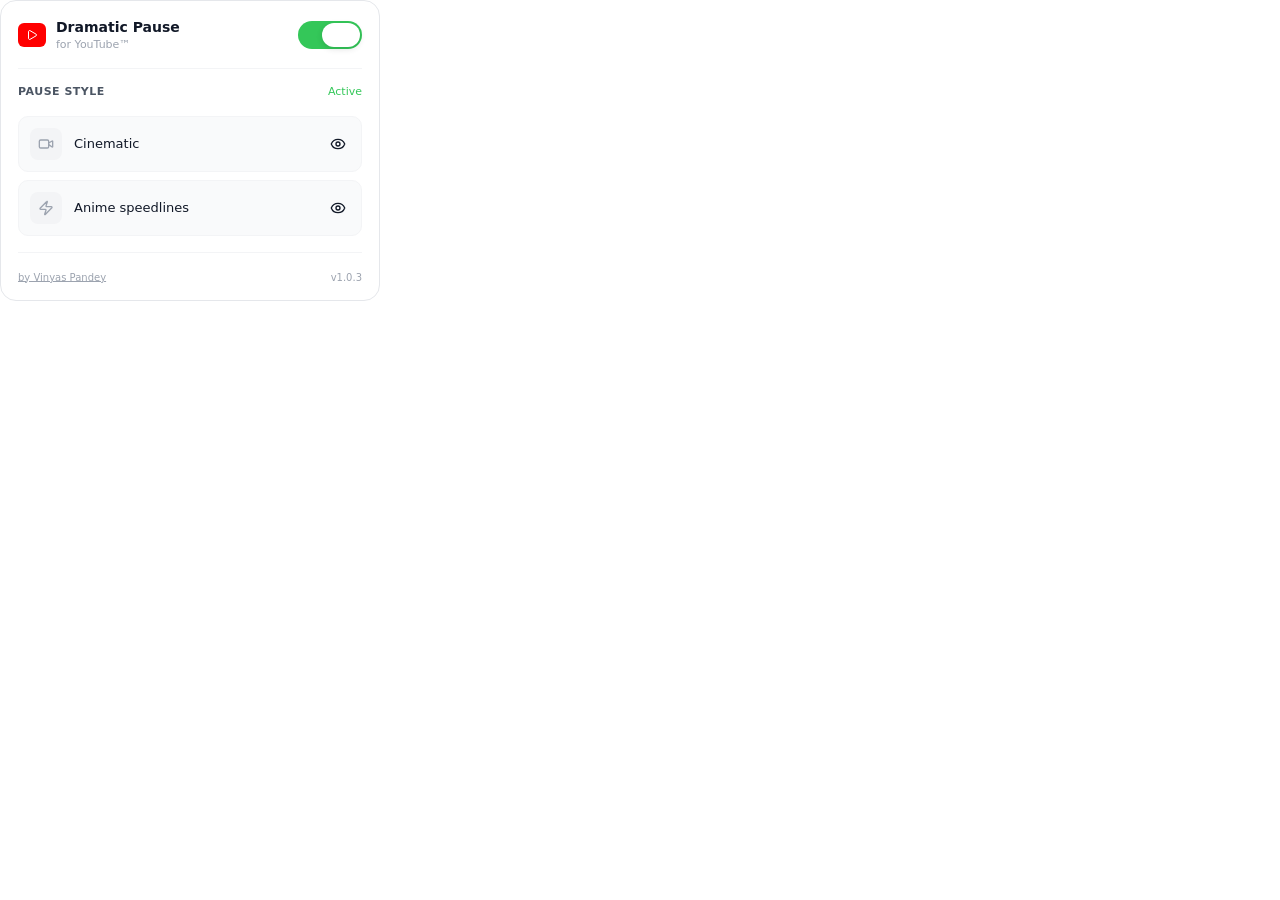
==== popup.html @ d38ad702 "Add files via upload" ====
<!doctype html>
<html lang="en">
<head>
<meta charset="utf-8">
<title>Dramatic Pause for YouTube</title>
<link rel="stylesheet" href="popup.css">
</head>
<body>
<main class="root" id="root" data-paint="box">
  <header class="head">
    <div class="brand">
      <span class="badge" data-paint="box">
        <svg data-paint="icon" xmlns="http://www.w3.org/2000/svg" width="12" height="12" viewBox="0 0 24 24" fill="none" stroke="#ffffff" stroke-width="2" stroke-linecap="round" stroke-linejoin="round" aria-hidden="true"><path d="M5 5a2 2 0 0 1 3.008-1.728l11.997 6.998a2 2 0 0 1 .003 3.458l-12 7A2 2 0 0 1 5 19z"/></svg>
      </span>
      <div class="titles">
        <p class="title" id="title" data-paint="text">Dramatic Pause</p>
        <p class="subtitle" data-paint="text">for YouTube™</p>
      </div>
    </div>
    <button type="button" role="switch" id="enabled" class="switch" aria-checked="true" aria-labelledby="title" data-paint="box"><span class="knob" data-paint="box"></span></button>
  </header>

  <div class="line" data-paint="box"></div>

  <div class="section" id="section">
    <div class="label">
      <p class="label-title" data-paint="text">Pause Style</p>
      <p class="label-state" id="state" data-paint="text">Active</p>
    </div>
    <div class="styles" id="presets" role="radiogroup" aria-label="Pause Style">
      <div class="row" data-paint="box">
        <button type="button" role="radio" class="select" data-preset="cinematic" aria-checked="false">
          <span class="visual" data-paint="box">
            <svg data-paint="icon" xmlns="http://www.w3.org/2000/svg" width="16" height="16" viewBox="0 0 24 24" fill="none" stroke="currentColor" stroke-width="2" stroke-linecap="round" stroke-linejoin="round" aria-hidden="true"><path d="m16 13 5.223 3.482a.5.5 0 0 0 .777-.416V7.87a.5.5 0 0 0-.752-.432L16 10.5"/><rect x="2" y="6" width="14" height="12" rx="2"/></svg>
          </span>
          <span class="name" data-paint="text">Cinematic</span>
        </button>
        <button type="button" class="preview" data-preview="cinematic" aria-label="Preview Cinematic">
          <svg data-paint="icon" xmlns="http://www.w3.org/2000/svg" width="16" height="16" viewBox="0 0 24 24" fill="none" stroke="currentColor" stroke-width="2" stroke-linecap="round" stroke-linejoin="round" aria-hidden="true"><path d="M2.062 12.348a1 1 0 0 1 0-.696 10.75 10.75 0 0 1 19.876 0 1 1 0 0 1 0 .696 10.75 10.75 0 0 1-19.876 0"/><circle cx="12" cy="12" r="3"/></svg>
        </button>
      </div>
      <div class="row" data-paint="box">
        <button type="button" role="radio" class="select" data-preset="anime" aria-checked="false">
          <span class="visual" data-paint="box">
            <svg data-paint="icon" xmlns="http://www.w3.org/2000/svg" width="16" height="16" viewBox="0 0 24 24" fill="none" stroke="currentColor" stroke-width="2" stroke-linecap="round" stroke-linejoin="round" aria-hidden="true"><path d="M4 14a1 1 0 0 1-.78-1.63l9.9-10.2a.5.5 0 0 1 .86.46l-1.92 6.02A1 1 0 0 0 13 10h7a1 1 0 0 1 .78 1.63l-9.9 10.2a.5.5 0 0 1-.86-.46l1.92-6.02A1 1 0 0 0 11 14z"/></svg>
          </span>
          <span class="name" data-paint="text">Anime speedlines</span>
        </button>
        <button type="button" class="preview" data-preview="anime" aria-label="Preview Anime speedlines">
          <svg data-paint="icon" xmlns="http://www.w3.org/2000/svg" width="16" height="16" viewBox="0 0 24 24" fill="none" stroke="currentColor" stroke-width="2" stroke-linecap="round" stroke-linejoin="round" aria-hidden="true"><path d="M2.062 12.348a1 1 0 0 1 0-.696 10.75 10.75 0 0 1 19.876 0 1 1 0 0 1 0 .696 10.75 10.75 0 0 1-19.876 0"/><circle cx="12" cy="12" r="3"/></svg>
        </button>
      </div>
    </div>
  </div>

  <div class="line" data-paint="box"></div>

  <footer class="footer">
    <a href="https://vinyaspandey.webflow.io/" target="_blank" rel="noopener" data-paint="text">by Vinyas Pandey</a>
    <p id="version" data-paint="text">v1.0.3</p>
  </footer>
</main>
<script src="popup-effect.js"></script>
<script src="popup.js"></script>
</body>
</html>
---- popup.css ----
@font-face{font-family:"Inter";font-weight:400;src:url(fonts/inter-400.woff2) format("woff2")}
@font-face{font-family:"Inter";font-weight:500;src:url(fonts/inter-500.woff2) format("woff2")}
@font-face{font-family:"Inter";font-weight:600;src:url(fonts/inter-600.woff2) format("woff2")}
:root{
  --white:#ffffff; --neutral-50:#f9fafb; --neutral-100:#f3f4f6; --neutral-200:#e5e7eb; --neutral-400:#9ca3af;
  --neutral-600:#4b5563; --neutral-900:#111827; --secondary-50:#eff6ff; --secondary-100:#dbeafe; --secondary-200:#bfdbfe;
  --secondary-500:#3b82f6; --green:#34c759; --red:#ff0000; --switch-off:#e9e9ea;
}
*{box-sizing:border-box}
html,body{margin:0}
body{background:var(--white);font-family:"Inter",ui-sans-serif,system-ui,-apple-system,"Segoe UI",sans-serif;-webkit-font-smoothing:antialiased}
p{margin:0}
.root{position:relative;width:380px;display:flex;flex-direction:column;gap:16px;padding:17px;background:var(--white);   /* 1px border + 17px = Figma's 18px inset */
  border:1px solid var(--neutral-200);border-radius:16px}

.head{display:flex;align-items:center;justify-content:space-between}
.brand{display:flex;align-items:center;gap:10px}
.badge{display:flex;align-items:center;justify-content:center;padding:6px 8px;border-radius:6px;background:var(--red)}
.badge svg{display:block;width:12px;height:12px}
.titles{display:flex;flex-direction:column;gap:2px;white-space:nowrap}
.title{font-size:14px;line-height:18px;font-weight:600;color:var(--neutral-900)}
.subtitle{font-size:11px;line-height:14px;font-weight:400;color:var(--neutral-400)}

.switch{position:relative;flex:none;width:64px;height:28px;padding:0;border:0;border-radius:100px;background:var(--switch-off);cursor:pointer;transition:background-color .2s}
.switch[aria-checked="true"]{background:var(--green)}
.knob{position:absolute;top:2px;left:2px;width:38px;height:24px;border-radius:100px;background:var(--white);
  box-shadow:0 2px 6px rgba(0,0,0,.12);transition:transform .2s;pointer-events:none}
.switch[aria-checked="true"] .knob{transform:translateX(22px)}
.switch:focus-visible{outline:2px solid var(--secondary-500);outline-offset:2px}

.line{height:1px;margin:-0.5px 0;width:100%;background:var(--neutral-100);flex:none}

.section{display:flex;flex-direction:column;gap:16px;transition:opacity .2s}
.section[aria-disabled="true"]{opacity:.6}
.section[aria-disabled="true"] .styles{pointer-events:none}
.label{display:flex;align-items:center;justify-content:space-between;font-size:11px;line-height:16px;white-space:nowrap}
.label-title{font-weight:600;letter-spacing:.5px;text-transform:uppercase;color:var(--neutral-600)}
.label-state{font-weight:500;color:var(--green)}
.section[aria-disabled="true"] .label-state{color:var(--neutral-400)}

.styles{display:flex;flex-direction:column;gap:8px}
.row{position:relative;display:flex;align-items:center;gap:12px;padding:11px;border-radius:10px;   /* 1px border + 11px = Figma's 12px inset */
  background:var(--neutral-50);border:1px solid var(--neutral-100);transition:background-color .15s,border-color .15s}
.row:hover{background:var(--neutral-100)}
.row:has(.select[aria-checked="true"]){background:var(--secondary-50);border-color:var(--secondary-200)}
.select{flex:1;min-width:0;display:flex;align-items:center;gap:12px;margin:-11px 0 -11px -11px;padding:11px 0 11px 11px;border:0;background:transparent;
  font:inherit;text-align:left;cursor:pointer;border-radius:10px}
.visual{display:flex;align-items:center;justify-content:center;padding:8px;border-radius:8px;background:var(--neutral-100);color:var(--neutral-400)}
.visual svg{display:block;width:16px;height:16px}
.select[aria-checked="true"] .visual{background:var(--secondary-100);color:var(--secondary-500)}
.name{font-size:13px;line-height:16px;font-weight:500;color:var(--neutral-900);white-space:nowrap}
.select[aria-checked="true"] .name{font-weight:600}
.preview{flex:none;display:flex;align-items:center;justify-content:center;width:24px;height:24px;padding:0;border:0;border-radius:6px;
  background:transparent;color:var(--neutral-900);cursor:pointer}
.preview svg{display:block;width:16px;height:16px}
.preview:hover{background:rgba(17,24,39,.06)}
.select:focus-visible,.preview:focus-visible{outline:2px solid var(--secondary-500);outline-offset:2px}

.footer{display:flex;align-items:center;justify-content:space-between;padding-top:4px;font-size:10px;font-weight:500;color:var(--neutral-400);white-space:nowrap}
.footer a{color:inherit;text-decoration:underline;text-underline-position:from-font;cursor:pointer}
.footer a:hover{color:var(--neutral-600)}
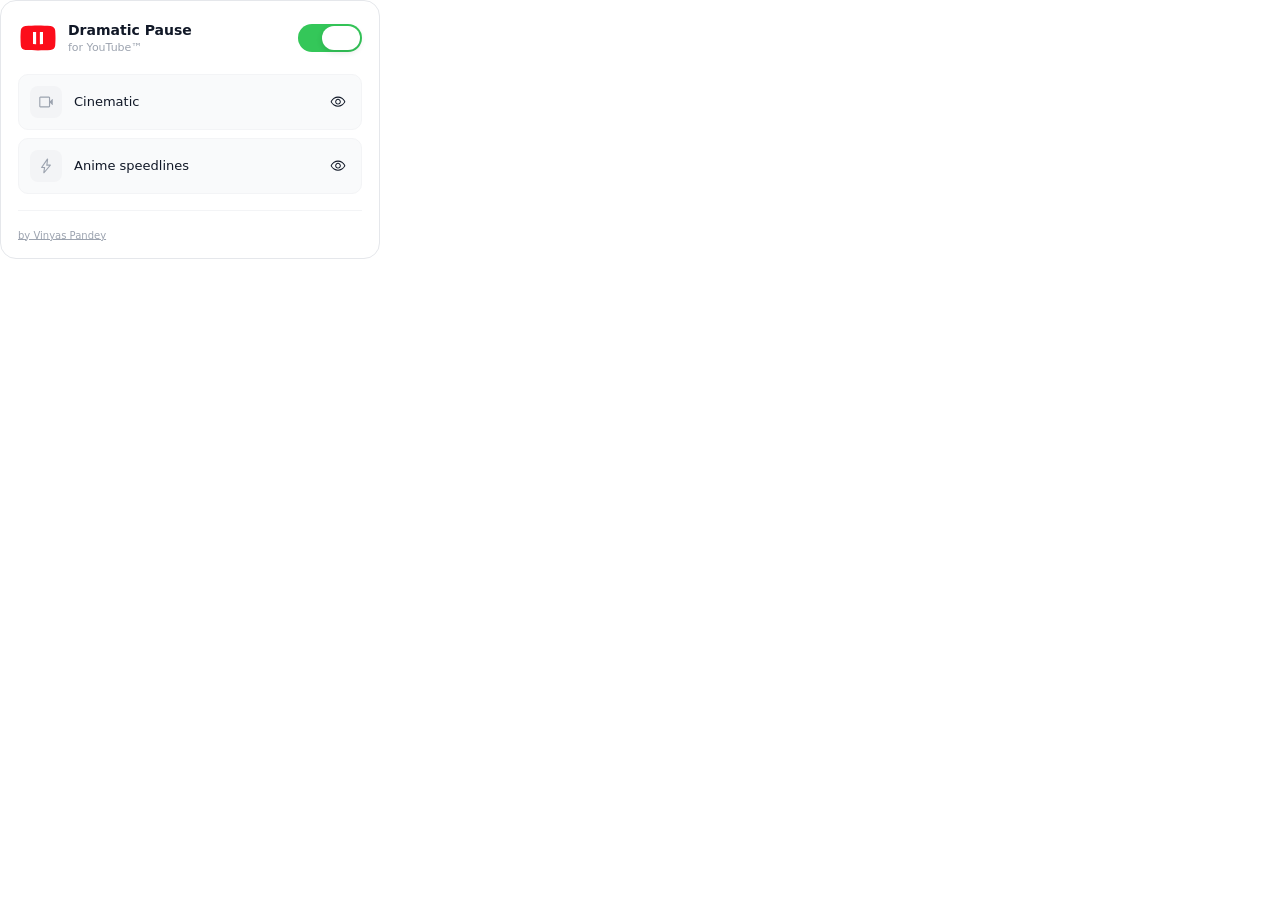
==== commit 9285f53a: "Clean up repo files and README Fix the clone URL and ZIP folder name in the README, restore .gitigno" ====
--- a/popup.html
+++ b/popup.html
@@ -9,9 +9,11 @@
 <main class="root" id="root" data-paint="box">
   <header class="head">
     <div class="brand">
-      <span class="badge" data-paint="box">
-        <svg data-paint="icon" xmlns="http://www.w3.org/2000/svg" width="12" height="12" viewBox="0 0 24 24" fill="none" stroke="#ffffff" stroke-width="2" stroke-linecap="round" stroke-linejoin="round" aria-hidden="true"><path d="M5 5a2 2 0 0 1 3.008-1.728l11.997 6.998a2 2 0 0 1 .003 3.458l-12 7A2 2 0 0 1 5 19z"/></svg>
-      </span>
+      <svg class="logo" data-paint="icon" width="40" height="40" viewBox="0 0 32 32" fill="none" xmlns="http://www.w3.org/2000/svg" aria-hidden="true">
+      <path d="M2.24451 9.94111C2.37304 7.96233 3.96395 6.41157 5.94447 6.31345C8.81239 6.17136 12.9115 6 16 6C19.0885 6 23.1876 6.17136 26.0555 6.31345C28.0361 6.41157 29.627 7.96233 29.7555 9.94111C29.8786 11.8369 30 14.1697 30 16C30 17.8303 29.8786 20.1631 29.7555 22.0589C29.627 24.0377 28.0361 25.5884 26.0555 25.6866C23.1876 25.8286 19.0885 26 16 26C12.9115 26 8.81239 25.8286 5.94447 25.6866C3.96395 25.5884 2.37304 24.0377 2.24451 22.0589C2.12136 20.1631 2 17.8303 2 16C2 14.1697 2.12136 11.8369 2.24451 9.94111Z" fill="#FC0D1B"/>
+      <path d="M14.5 20.9L12 20.7618V11.238L14.5 11.1V20.9Z" fill="white"/>
+      <path d="M17.5 20.9L20 20.7618V11.238L17.5 11.1V20.9Z" fill="white"/>
+      </svg>
       <div class="titles">
         <p class="title" id="title" data-paint="text">Dramatic Pause</p>
         <p class="subtitle" data-paint="text">for YouTube™</p>
@@ -20,44 +22,36 @@
     <button type="button" role="switch" id="enabled" class="switch" aria-checked="true" aria-labelledby="title" data-paint="box"><span class="knob" data-paint="box"></span></button>
   </header>
 
-  <div class="line" data-paint="box"></div>
-
-  <div class="section" id="section">
-    <div class="label">
-      <p class="label-title" data-paint="text">Pause Style</p>
-      <p class="label-state" id="state" data-paint="text">Active</p>
-    </div>
-    <div class="styles" id="presets" role="radiogroup" aria-label="Pause Style">
+  <div class="styles" id="presets" role="radiogroup" aria-label="Pause Style">
       <div class="row" data-paint="box">
         <button type="button" role="radio" class="select" data-preset="cinematic" aria-checked="false">
           <span class="visual" data-paint="box">
-            <svg data-paint="icon" xmlns="http://www.w3.org/2000/svg" width="16" height="16" viewBox="0 0 24 24" fill="none" stroke="currentColor" stroke-width="2" stroke-linecap="round" stroke-linejoin="round" aria-hidden="true"><path d="m16 13 5.223 3.482a.5.5 0 0 0 .777-.416V7.87a.5.5 0 0 0-.752-.432L16 10.5"/><rect x="2" y="6" width="14" height="12" rx="2"/></svg>
+            <svg data-paint="icon" xmlns="http://www.w3.org/2000/svg" width="16" height="16" viewBox="0 -960 960 960" fill="currentColor" aria-hidden="true"><path d="M142.15-154.02q-27.6 0-47.86-20.27-20.27-20.26-20.27-47.86v-515.7q0-27.7 20.27-48.03 20.26-20.34 47.86-20.34h515.7q27.7 0 48.03 20.34 20.34 20.33 20.34 48.03V-525l130.41-130.41q7.72-7.96 18.65-3.85 10.94 4.11 10.94 15.28v327.96q0 11.17-10.94 15.28-10.93 4.11-18.65-3.85L726.22-435v212.85q0 27.6-20.34 47.86-20.33 20.27-48.03 20.27h-515.7Zm0-68.13h515.7v-515.7h-515.7v515.7Zm0 0v-515.7 515.7Z"/></svg>
           </span>
           <span class="name" data-paint="text">Cinematic</span>
         </button>
         <button type="button" class="preview" data-preview="cinematic" aria-label="Preview Cinematic">
-          <svg data-paint="icon" xmlns="http://www.w3.org/2000/svg" width="16" height="16" viewBox="0 0 24 24" fill="none" stroke="currentColor" stroke-width="2" stroke-linecap="round" stroke-linejoin="round" aria-hidden="true"><path d="M2.062 12.348a1 1 0 0 1 0-.696 10.75 10.75 0 0 1 19.876 0 1 1 0 0 1 0 .696 10.75 10.75 0 0 1-19.876 0"/><circle cx="12" cy="12" r="3"/></svg>
+          <svg data-paint="icon" xmlns="http://www.w3.org/2000/svg" width="16" height="16" viewBox="0 -960 960 960" fill="currentColor" aria-hidden="true"><path d="M600.5-379.62q49.5-49.62 49.5-120.5T600.38-620.5Q550.76-670 479.88-670T359.5-620.38Q310-570.76 310-499.88t49.62 120.38q49.62 49.5 120.5 49.5t120.38-49.62Zm-197.25-43.85q-31.42-31.65-31.42-76.75 0-45.11 31.64-76.53 31.65-31.42 76.75-31.42 45.11 0 76.53 31.64 31.42 31.65 31.42 76.75 0 45.11-31.64 76.53-31.65 31.42-76.75 31.42-45.11 0-76.53-31.64ZM232.24-270.78Q120.68-347.06 53.41-466.17q-4.48-8.04-6.71-16.57-2.24-8.53-2.24-17.32 0-8.79 2.24-17.26 2.23-8.48 6.71-16.51 67.27-119.11 178.83-195.39Q343.8-805.5 480-805.5t247.76 76.28q111.56 76.28 178.83 195.39 4.48 8.04 6.71 16.57 2.24 8.53 2.24 17.32 0 8.79-2.24 17.26-2.23 8.48-6.71 16.51-67.27 119.11-178.83 195.39Q616.2-194.5 480-194.5t-247.76-76.28ZM480-500Zm222.26 174.5Q803.52-391 856.52-500q-53-109-154.09-174.5T480.17-740Q359-740 257.74-674.5T102.48-500q54 109 155.09 174.5T479.83-260q121.17 0 222.43-65.5Z"/></svg>
         </button>
       </div>
       <div class="row" data-paint="box">
         <button type="button" role="radio" class="select" data-preset="anime" aria-checked="false">
           <span class="visual" data-paint="box">
-            <svg data-paint="icon" xmlns="http://www.w3.org/2000/svg" width="16" height="16" viewBox="0 0 24 24" fill="none" stroke="currentColor" stroke-width="2" stroke-linecap="round" stroke-linejoin="round" aria-hidden="true"><path d="M4 14a1 1 0 0 1-.78-1.63l9.9-10.2a.5.5 0 0 1 .86.46l-1.92 6.02A1 1 0 0 0 13 10h7a1 1 0 0 1 .78 1.63l-9.9 10.2a.5.5 0 0 1-.86-.46l1.92-6.02A1 1 0 0 0 11 14z"/></svg>
+            <svg data-paint="icon" xmlns="http://www.w3.org/2000/svg" width="16" height="16" viewBox="0 -960 960 960" fill="currentColor" aria-hidden="true"><path d="m395.63-168.83 275.65-331.65H493.2l35.28-280.74-250.13 361.46h152.8l-35.52 250.93ZM354.74-353.3h-138.7q-20.63 0-30.32-18.16-9.7-18.15 2.74-35.3l347.08-500.91q8.48-11.72 21.2-15.84 12.72-4.12 25.43 1 12.72 5.12 20.2 16.96 7.48 11.83 5.48 25.55l-39.48 313.07H740.3q21.63 0 30.71 19.39 9.08 19.39-4.36 36.3L386.33-54.52q-8.48 10.72-21.7 13.84-13.22 3.12-25.05-2.24-11.84-5.36-18.58-16.96-6.74-11.6-4.74-25.55l38.48-267.87ZM474.2-474.28Z"/></svg>
           </span>
           <span class="name" data-paint="text">Anime speedlines</span>
         </button>
         <button type="button" class="preview" data-preview="anime" aria-label="Preview Anime speedlines">
-          <svg data-paint="icon" xmlns="http://www.w3.org/2000/svg" width="16" height="16" viewBox="0 0 24 24" fill="none" stroke="currentColor" stroke-width="2" stroke-linecap="round" stroke-linejoin="round" aria-hidden="true"><path d="M2.062 12.348a1 1 0 0 1 0-.696 10.75 10.75 0 0 1 19.876 0 1 1 0 0 1 0 .696 10.75 10.75 0 0 1-19.876 0"/><circle cx="12" cy="12" r="3"/></svg>
+          <svg data-paint="icon" xmlns="http://www.w3.org/2000/svg" width="16" height="16" viewBox="0 -960 960 960" fill="currentColor" aria-hidden="true"><path d="M600.5-379.62q49.5-49.62 49.5-120.5T600.38-620.5Q550.76-670 479.88-670T359.5-620.38Q310-570.76 310-499.88t49.62 120.38q49.62 49.5 120.5 49.5t120.38-49.62Zm-197.25-43.85q-31.42-31.65-31.42-76.75 0-45.11 31.64-76.53 31.65-31.42 76.75-31.42 45.11 0 76.53 31.64 31.42 31.65 31.42 76.75 0 45.11-31.64 76.53-31.65 31.42-76.75 31.42-45.11 0-76.53-31.64ZM232.24-270.78Q120.68-347.06 53.41-466.17q-4.48-8.04-6.71-16.57-2.24-8.53-2.24-17.32 0-8.79 2.24-17.26 2.23-8.48 6.71-16.51 67.27-119.11 178.83-195.39Q343.8-805.5 480-805.5t247.76 76.28q111.56 76.28 178.83 195.39 4.48 8.04 6.71 16.57 2.24 8.53 2.24 17.32 0 8.79-2.24 17.26-2.23 8.48-6.71 16.51-67.27 119.11-178.83 195.39Q616.2-194.5 480-194.5t-247.76-76.28ZM480-500Zm222.26 174.5Q803.52-391 856.52-500q-53-109-154.09-174.5T480.17-740Q359-740 257.74-674.5T102.48-500q54 109 155.09 174.5T479.83-260q121.17 0 222.43-65.5Z"/></svg>
         </button>
       </div>
-    </div>
   </div>
 
   <div class="line" data-paint="box"></div>
 
   <footer class="footer">
     <a href="https://vinyaspandey.webflow.io/" target="_blank" rel="noopener" data-paint="text">by Vinyas Pandey</a>
-    <p id="version" data-paint="text">v1.0.3</p>
+    <p id="version" data-paint="text"></p>
   </footer>
 </main>
 <script src="popup-effect.js"></script>
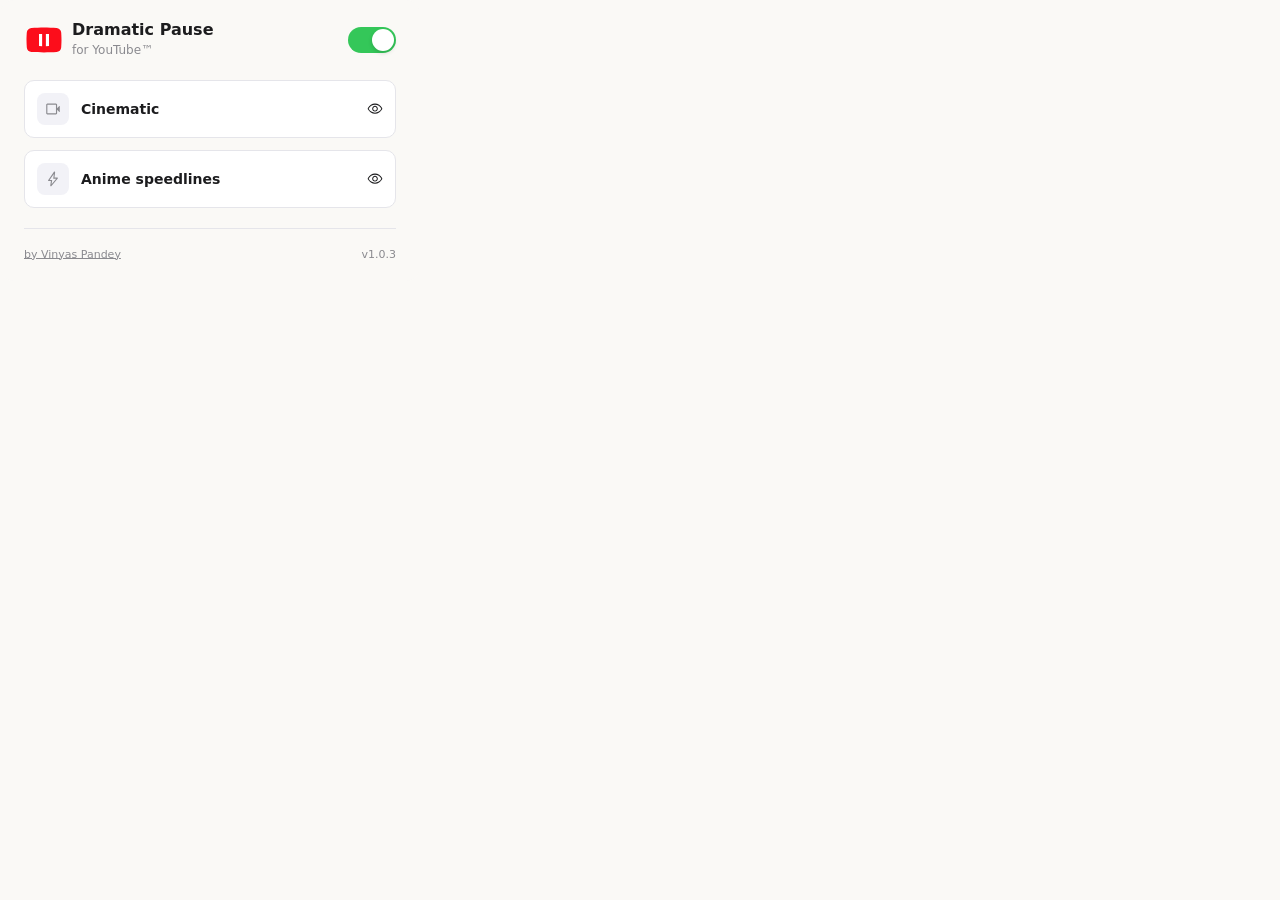
==== commit 7f261894: "Redesign popup to match updated Figma Use the new logo in the header, switch to Hiragino Kaku Gothic" ====
--- a/popup.html
+++ b/popup.html
@@ -51,7 +51,7 @@
 
   <footer class="footer">
     <a href="https://vinyaspandey.webflow.io/" target="_blank" rel="noopener" data-paint="text">by Vinyas Pandey</a>
-    <p id="version" data-paint="text"></p>
+    <p id="version" data-paint="text">v1.0.3</p>
   </footer>
 </main>
 <script src="popup-effect.js"></script>
--- a/popup.css
+++ b/popup.css
@@ -1,61 +1,49 @@
-@font-face{font-family:"Inter";font-weight:400;src:url(fonts/inter-400.woff2) format("woff2")}
 @font-face{font-family:"Inter";font-weight:500;src:url(fonts/inter-500.woff2) format("woff2")}
-@font-face{font-family:"Inter";font-weight:600;src:url(fonts/inter-600.woff2) format("woff2")}
 :root{
-  --white:#ffffff; --neutral-50:#f9fafb; --neutral-100:#f3f4f6; --neutral-200:#e5e7eb; --neutral-400:#9ca3af;
-  --neutral-600:#4b5563; --neutral-900:#111827; --secondary-50:#eff6ff; --secondary-100:#dbeafe; --secondary-200:#bfdbfe;
-  --secondary-500:#3b82f6; --green:#34c759; --red:#ff0000; --switch-off:#e9e9ea;
+  --surface:#faf9f6; --white:#ffffff; --ink:#1c1c1e; --muted:#8a8a8f; --hairline:#e5e5ea; --tile:#f2f2f7;
+  --blue:#0056fd; --blue-50:#ebf3ff; --blue-100:#dcebff; --blue-200:#d0e3ff; --green:#34c759; --switch-off:#e9e9ea;
+  --display:"Hiragino Kaku Gothic Pro","Hiragino Kaku Gothic ProN","Hiragino Sans",ui-sans-serif,system-ui,-apple-system,"Segoe UI",sans-serif;
 }
 *{box-sizing:border-box}
 html,body{margin:0}
-body{background:var(--white);font-family:"Inter",ui-sans-serif,system-ui,-apple-system,"Segoe UI",sans-serif;-webkit-font-smoothing:antialiased}
+body{background:var(--surface);font-family:var(--display);-webkit-font-smoothing:antialiased}
 p{margin:0}
-.root{position:relative;width:380px;display:flex;flex-direction:column;gap:16px;padding:17px;background:var(--white);   /* 1px border + 17px = Figma's 18px inset */
-  border:1px solid var(--neutral-200);border-radius:16px}
+.root{position:relative;width:420px;display:flex;flex-direction:column;gap:20px;padding:20px 24px;background:var(--surface);border-radius:14px}
 
 .head{display:flex;align-items:center;justify-content:space-between}
-.brand{display:flex;align-items:center;gap:10px}
-.badge{display:flex;align-items:center;justify-content:center;padding:6px 8px;border-radius:6px;background:var(--red)}
-.badge svg{display:block;width:12px;height:12px}
-.titles{display:flex;flex-direction:column;gap:2px;white-space:nowrap}
-.title{font-size:14px;line-height:18px;font-weight:600;color:var(--neutral-900)}
-.subtitle{font-size:11px;line-height:14px;font-weight:400;color:var(--neutral-400)}
+.brand{display:flex;align-items:center;gap:8px}
+.logo{display:block;flex:none;width:40px;height:40px}
+.titles{display:flex;flex-direction:column;white-space:nowrap}
+.title{font-size:16px;line-height:20px;font-weight:600;color:var(--ink)}           /* Hiragino W6 */
+.subtitle{font-size:12px;line-height:20px;font-weight:400;color:var(--muted)}        /* Hiragino W3 */
 
-.switch{position:relative;flex:none;width:64px;height:28px;padding:0;border:0;border-radius:100px;background:var(--switch-off);cursor:pointer;transition:background-color .2s}
+.switch{position:relative;flex:none;width:48px;height:26px;padding:0;border:0;border-radius:13px;background:var(--switch-off);cursor:pointer;transition:background-color .2s}
 .switch[aria-checked="true"]{background:var(--green)}
-.knob{position:absolute;top:2px;left:2px;width:38px;height:24px;border-radius:100px;background:var(--white);
-  box-shadow:0 2px 6px rgba(0,0,0,.12);transition:transform .2s;pointer-events:none}
+.knob{position:absolute;top:2px;left:2px;width:22px;height:22px;border-radius:50%;background:var(--white);
+  box-shadow:0 2px 4px rgba(0,0,0,.15);transition:transform .2s;pointer-events:none}
 .switch[aria-checked="true"] .knob{transform:translateX(22px)}
-.switch:focus-visible{outline:2px solid var(--secondary-500);outline-offset:2px}
+.switch:focus-visible{outline:2px solid var(--blue);outline-offset:2px}
 
-.line{height:1px;margin:-0.5px 0;width:100%;background:var(--neutral-100);flex:none}
+.styles{display:flex;flex-direction:column;gap:12px;transition:opacity .2s}
+.styles[aria-disabled="true"]{opacity:.6;pointer-events:none}
+.row{position:relative;display:flex;align-items:center;justify-content:space-between;gap:12px;padding:12px;border-radius:10px;
+  background:var(--white);border:1px solid var(--hairline);transition:background-color .15s,border-color .15s}
+.row:hover{background:var(--tile)}
+.row:has(.select[aria-checked="true"]){background:var(--blue-50);border-color:var(--blue-200)}
+.select{flex:1;min-width:0;display:flex;align-items:center;gap:12px;margin:-12px 0 -12px -12px;padding:12px 0 12px 12px;border:0;background:transparent;
+  font:inherit;text-align:left;cursor:pointer;border-radius:10px}
+.visual{display:flex;align-items:center;justify-content:center;flex:none;width:32px;height:32px;border-radius:8px;background:var(--tile);color:var(--muted)}
+.visual svg{display:block;width:16px;height:16px}
+.select[aria-checked="true"] .visual{background:var(--blue-100);color:var(--blue)}
+.name{font-size:14px;line-height:normal;font-weight:600;color:var(--ink);white-space:nowrap}
+.preview{flex:none;display:flex;align-items:center;justify-content:center;width:24px;height:24px;margin:-4px;padding:0;border:0;border-radius:6px;   /* 16px icon slot, 24px hit area */
+  background:transparent;color:var(--ink);cursor:pointer}
+.preview svg{display:block;width:16px;height:16px}
+.preview:hover{background:rgba(28,28,30,.06)}
+.select:focus-visible,.preview:focus-visible{outline:2px solid var(--blue);outline-offset:2px}
 
-.section{display:flex;flex-direction:column;gap:16px;transition:opacity .2s}
-.section[aria-disabled="true"]{opacity:.6}
-.section[aria-disabled="true"] .styles{pointer-events:none}
-.label{display:flex;align-items:center;justify-content:space-between;font-size:11px;line-height:16px;white-space:nowrap}
-.label-title{font-weight:600;letter-spacing:.5px;text-transform:uppercase;color:var(--neutral-600)}
-.label-state{font-weight:500;color:var(--green)}
-.section[aria-disabled="true"] .label-state{color:var(--neutral-400)}
+.line{height:1px;margin:-0.5px 0;width:100%;background:var(--hairline);flex:none}
 
-.styles{display:flex;flex-direction:column;gap:8px}
-.row{position:relative;display:flex;align-items:center;gap:12px;padding:11px;border-radius:10px;   /* 1px border + 11px = Figma's 12px inset */
-  background:var(--neutral-50);border:1px solid var(--neutral-100);transition:background-color .15s,border-color .15s}
-.row:hover{background:var(--neutral-100)}
-.row:has(.select[aria-checked="true"]){background:var(--secondary-50);border-color:var(--secondary-200)}
-.select{flex:1;min-width:0;display:flex;align-items:center;gap:12px;margin:-11px 0 -11px -11px;padding:11px 0 11px 11px;border:0;background:transparent;
-  font:inherit;text-align:left;cursor:pointer;border-radius:10px}
-.visual{display:flex;align-items:center;justify-content:center;padding:8px;border-radius:8px;background:var(--neutral-100);color:var(--neutral-400)}
-.visual svg{display:block;width:16px;height:16px}
-.select[aria-checked="true"] .visual{background:var(--secondary-100);color:var(--secondary-500)}
-.name{font-size:13px;line-height:16px;font-weight:500;color:var(--neutral-900);white-space:nowrap}
-.select[aria-checked="true"] .name{font-weight:600}
-.preview{flex:none;display:flex;align-items:center;justify-content:center;width:24px;height:24px;padding:0;border:0;border-radius:6px;
-  background:transparent;color:var(--neutral-900);cursor:pointer}
-.preview svg{display:block;width:16px;height:16px}
-.preview:hover{background:rgba(17,24,39,.06)}
-.select:focus-visible,.preview:focus-visible{outline:2px solid var(--secondary-500);outline-offset:2px}
-
-.footer{display:flex;align-items:center;justify-content:space-between;padding-top:4px;font-size:10px;font-weight:500;color:var(--neutral-400);white-space:nowrap}
+.footer{display:flex;align-items:center;justify-content:space-between;font-family:"Inter",ui-sans-serif,system-ui,sans-serif;font-size:11px;line-height:normal;font-weight:500;color:var(--muted);white-space:nowrap}
 .footer a{color:inherit;text-decoration:underline;text-underline-position:from-font;cursor:pointer}
-.footer a:hover{color:var(--neutral-600)}
+.footer a:hover{color:var(--ink)}
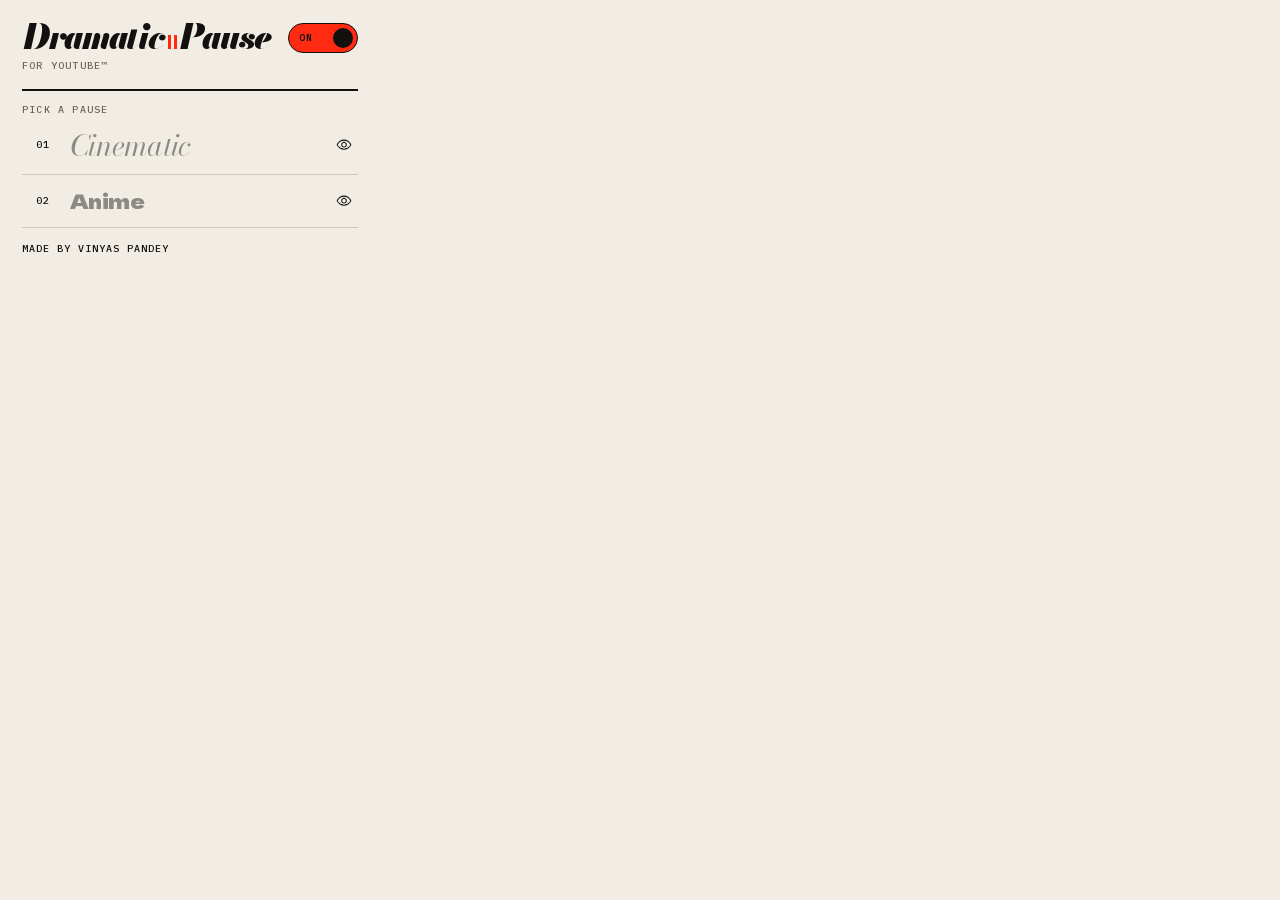
==== commit 51cfde24: "Add landing page and restyle popup to match it - docs/: landing page with a live demo that runs cont" ====
--- a/popup.html
+++ b/popup.html
@@ -9,49 +9,43 @@
 <main class="root" id="root" data-paint="box">
   <header class="head">
     <div class="brand">
-      <svg class="logo" data-paint="icon" width="40" height="40" viewBox="0 0 32 32" fill="none" xmlns="http://www.w3.org/2000/svg" aria-hidden="true">
-      <path d="M2.24451 9.94111C2.37304 7.96233 3.96395 6.41157 5.94447 6.31345C8.81239 6.17136 12.9115 6 16 6C19.0885 6 23.1876 6.17136 26.0555 6.31345C28.0361 6.41157 29.627 7.96233 29.7555 9.94111C29.8786 11.8369 30 14.1697 30 16C30 17.8303 29.8786 20.1631 29.7555 22.0589C29.627 24.0377 28.0361 25.5884 26.0555 25.6866C23.1876 25.8286 19.0885 26 16 26C12.9115 26 8.81239 25.8286 5.94447 25.6866C3.96395 25.5884 2.37304 24.0377 2.24451 22.0589C2.12136 20.1631 2 17.8303 2 16C2 14.1697 2.12136 11.8369 2.24451 9.94111Z" fill="#FC0D1B"/>
-      <path d="M14.5 20.9L12 20.7618V11.238L14.5 11.1V20.9Z" fill="white"/>
-      <path d="M17.5 20.9L20 20.7618V11.238L17.5 11.1V20.9Z" fill="white"/>
-      </svg>
-      <div class="titles">
-        <p class="title" id="title" data-paint="text">Dramatic Pause</p>
-        <p class="subtitle" data-paint="text">for YouTube™</p>
-      </div>
+      <p class="logo" id="title" aria-label="Dramatic Pause"><span data-paint="text">Dramatic</span><span class="beat" aria-hidden="true"><i data-paint="box"></i><i data-paint="box"></i></span><span data-paint="text">Pause</span></p>
+      <p class="sub" data-paint="text">For YouTube™</p>
     </div>
-    <button type="button" role="switch" id="enabled" class="switch" aria-checked="true" aria-labelledby="title" data-paint="box"><span class="knob" data-paint="box"></span></button>
+    <button type="button" role="switch" id="enabled" class="switch" aria-checked="true" aria-labelledby="title" data-paint="box">
+      <span class="switch-text" data-paint="text">On</span><span class="switch-text" data-paint="text">Off</span><span class="knob" data-paint="box"></span>
+    </button>
   </header>
 
-  <div class="styles" id="presets" role="radiogroup" aria-label="Pause Style">
-      <div class="row" data-paint="box">
-        <button type="button" role="radio" class="select" data-preset="cinematic" aria-checked="false">
-          <span class="visual" data-paint="box">
-            <svg data-paint="icon" xmlns="http://www.w3.org/2000/svg" width="16" height="16" viewBox="0 -960 960 960" fill="currentColor" aria-hidden="true"><path d="M142.15-154.02q-27.6 0-47.86-20.27-20.27-20.26-20.27-47.86v-515.7q0-27.7 20.27-48.03 20.26-20.34 47.86-20.34h515.7q27.7 0 48.03 20.34 20.34 20.33 20.34 48.03V-525l130.41-130.41q7.72-7.96 18.65-3.85 10.94 4.11 10.94 15.28v327.96q0 11.17-10.94 15.28-10.93 4.11-18.65-3.85L726.22-435v212.85q0 27.6-20.34 47.86-20.33 20.27-48.03 20.27h-515.7Zm0-68.13h515.7v-515.7h-515.7v515.7Zm0 0v-515.7 515.7Z"/></svg>
-          </span>
-          <span class="name" data-paint="text">Cinematic</span>
-        </button>
-        <button type="button" class="preview" data-preview="cinematic" aria-label="Preview Cinematic">
-          <svg data-paint="icon" xmlns="http://www.w3.org/2000/svg" width="16" height="16" viewBox="0 -960 960 960" fill="currentColor" aria-hidden="true"><path d="M600.5-379.62q49.5-49.62 49.5-120.5T600.38-620.5Q550.76-670 479.88-670T359.5-620.38Q310-570.76 310-499.88t49.62 120.38q49.62 49.5 120.5 49.5t120.38-49.62Zm-197.25-43.85q-31.42-31.65-31.42-76.75 0-45.11 31.64-76.53 31.65-31.42 76.75-31.42 45.11 0 76.53 31.64 31.42 31.65 31.42 76.75 0 45.11-31.64 76.53-31.65 31.42-76.75 31.42-45.11 0-76.53-31.64ZM232.24-270.78Q120.68-347.06 53.41-466.17q-4.48-8.04-6.71-16.57-2.24-8.53-2.24-17.32 0-8.79 2.24-17.26 2.23-8.48 6.71-16.51 67.27-119.11 178.83-195.39Q343.8-805.5 480-805.5t247.76 76.28q111.56 76.28 178.83 195.39 4.48 8.04 6.71 16.57 2.24 8.53 2.24 17.32 0 8.79-2.24 17.26-2.23 8.48-6.71 16.51-67.27 119.11-178.83 195.39Q616.2-194.5 480-194.5t-247.76-76.28ZM480-500Zm222.26 174.5Q803.52-391 856.52-500q-53-109-154.09-174.5T480.17-740Q359-740 257.74-674.5T102.48-500q54 109 155.09 174.5T479.83-260q121.17 0 222.43-65.5Z"/></svg>
-        </button>
-      </div>
-      <div class="row" data-paint="box">
-        <button type="button" role="radio" class="select" data-preset="anime" aria-checked="false">
-          <span class="visual" data-paint="box">
-            <svg data-paint="icon" xmlns="http://www.w3.org/2000/svg" width="16" height="16" viewBox="0 -960 960 960" fill="currentColor" aria-hidden="true"><path d="m395.63-168.83 275.65-331.65H493.2l35.28-280.74-250.13 361.46h152.8l-35.52 250.93ZM354.74-353.3h-138.7q-20.63 0-30.32-18.16-9.7-18.15 2.74-35.3l347.08-500.91q8.48-11.72 21.2-15.84 12.72-4.12 25.43 1 12.72 5.12 20.2 16.96 7.48 11.83 5.48 25.55l-39.48 313.07H740.3q21.63 0 30.71 19.39 9.08 19.39-4.36 36.3L386.33-54.52q-8.48 10.72-21.7 13.84-13.22 3.12-25.05-2.24-11.84-5.36-18.58-16.96-6.74-11.6-4.74-25.55l38.48-267.87ZM474.2-474.28Z"/></svg>
-          </span>
-          <span class="name" data-paint="text">Anime speedlines</span>
-        </button>
-        <button type="button" class="preview" data-preview="anime" aria-label="Preview Anime speedlines">
-          <svg data-paint="icon" xmlns="http://www.w3.org/2000/svg" width="16" height="16" viewBox="0 -960 960 960" fill="currentColor" aria-hidden="true"><path d="M600.5-379.62q49.5-49.62 49.5-120.5T600.38-620.5Q550.76-670 479.88-670T359.5-620.38Q310-570.76 310-499.88t49.62 120.38q49.62 49.5 120.5 49.5t120.38-49.62Zm-197.25-43.85q-31.42-31.65-31.42-76.75 0-45.11 31.64-76.53 31.65-31.42 76.75-31.42 45.11 0 76.53 31.64 31.42 31.65 31.42 76.75 0 45.11-31.64 76.53-31.65 31.42-76.75 31.42-45.11 0-76.53-31.64ZM232.24-270.78Q120.68-347.06 53.41-466.17q-4.48-8.04-6.71-16.57-2.24-8.53-2.24-17.32 0-8.79 2.24-17.26 2.23-8.48 6.71-16.51 67.27-119.11 178.83-195.39Q343.8-805.5 480-805.5t247.76 76.28q111.56 76.28 178.83 195.39 4.48 8.04 6.71 16.57 2.24 8.53 2.24 17.32 0 8.79-2.24 17.26-2.23 8.48-6.71 16.51-67.27 119.11-178.83 195.39Q616.2-194.5 480-194.5t-247.76-76.28ZM480-500Zm222.26 174.5Q803.52-391 856.52-500q-53-109-154.09-174.5T480.17-740Q359-740 257.74-674.5T102.48-500q54 109 155.09 174.5T479.83-260q121.17 0 222.43-65.5Z"/></svg>
-        </button>
-      </div>
+  <div class="rule rule-ink" data-paint="box"></div>
+  <p class="label" id="styles-label" data-paint="text">Pick a pause</p>
+
+  <div class="styles" id="presets" role="radiogroup" aria-labelledby="styles-label">
+    <div class="row">
+      <button type="button" role="radio" class="select" data-preset="cinematic" aria-checked="false">
+        <span class="num"><span class="mark" aria-hidden="true"><i data-paint="box"></i><i data-paint="box"></i></span><span data-paint="text">01</span></span>
+        <span class="name name-cinematic" data-paint="text">Cinematic</span>
+      </button>
+      <button type="button" class="preview" data-preview="cinematic" aria-label="Preview Cinematic">
+        <svg data-paint="icon" xmlns="http://www.w3.org/2000/svg" width="16" height="16" viewBox="0 -960 960 960" fill="currentColor" aria-hidden="true"><path d="M600.5-379.62q49.5-49.62 49.5-120.5T600.38-620.5Q550.76-670 479.88-670T359.5-620.38Q310-570.76 310-499.88t49.62 120.38q49.62 49.5 120.5 49.5t120.38-49.62Zm-197.25-43.85q-31.42-31.65-31.42-76.75 0-45.11 31.64-76.53 31.65-31.42 76.75-31.42 45.11 0 76.53 31.64 31.42 31.65 31.42 76.75 0 45.11-31.64 76.53-31.65 31.42-76.75 31.42-45.11 0-76.53-31.64ZM232.24-270.78Q120.68-347.06 53.41-466.17q-4.48-8.04-6.71-16.57-2.24-8.53-2.24-17.32 0-8.79 2.24-17.26 2.23-8.48 6.71-16.51 67.27-119.11 178.83-195.39Q343.8-805.5 480-805.5t247.76 76.28q111.56 76.28 178.83 195.39 4.48 8.04 6.71 16.57 2.24 8.53 2.24 17.32 0 8.79-2.24 17.26-2.23 8.48-6.71 16.51-67.27 119.11-178.83 195.39Q616.2-194.5 480-194.5t-247.76-76.28ZM480-500Zm222.26 174.5Q803.52-391 856.52-500q-53-109-154.09-174.5T480.17-740Q359-740 257.74-674.5T102.48-500q54 109 155.09 174.5T479.83-260q121.17 0 222.43-65.5Z"/></svg>
+      </button>
+    </div>
+    <div class="rule" data-paint="box"></div>
+    <div class="row">
+      <button type="button" role="radio" class="select" data-preset="anime" aria-checked="false">
+        <span class="num"><span class="mark" aria-hidden="true"><i data-paint="box"></i><i data-paint="box"></i></span><span data-paint="text">02</span></span>
+        <span class="name name-anime" data-paint="text">Anime</span>
+      </button>
+      <button type="button" class="preview" data-preview="anime" aria-label="Preview Anime">
+        <svg data-paint="icon" xmlns="http://www.w3.org/2000/svg" width="16" height="16" viewBox="0 -960 960 960" fill="currentColor" aria-hidden="true"><path d="M600.5-379.62q49.5-49.62 49.5-120.5T600.38-620.5Q550.76-670 479.88-670T359.5-620.38Q310-570.76 310-499.88t49.62 120.38q49.62 49.5 120.5 49.5t120.38-49.62Zm-197.25-43.85q-31.42-31.65-31.42-76.75 0-45.11 31.64-76.53 31.65-31.42 76.75-31.42 45.11 0 76.53 31.64 31.42 31.65 31.42 76.75 0 45.11-31.64 76.53-31.65 31.42-76.75 31.42-45.11 0-76.53-31.64ZM232.24-270.78Q120.68-347.06 53.41-466.17q-4.48-8.04-6.71-16.57-2.24-8.53-2.24-17.32 0-8.79 2.24-17.26 2.23-8.48 6.71-16.51 67.27-119.11 178.83-195.39Q343.8-805.5 480-805.5t247.76 76.28q111.56 76.28 178.83 195.39 4.48 8.04 6.71 16.57 2.24 8.53 2.24 17.32 0 8.79-2.24 17.26-2.23 8.48-6.71 16.51-67.27 119.11-178.83 195.39Q616.2-194.5 480-194.5t-247.76-76.28ZM480-500Zm222.26 174.5Q803.52-391 856.52-500q-53-109-154.09-174.5T480.17-740Q359-740 257.74-674.5T102.48-500q54 109 155.09 174.5T479.83-260q121.17 0 222.43-65.5Z"/></svg>
+      </button>
+    </div>
+    <div class="rule" data-paint="box"></div>
   </div>
 
-  <div class="line" data-paint="box"></div>
-
   <footer class="footer">
-    <a href="https://vinyaspandey.webflow.io/" target="_blank" rel="noopener" data-paint="text">by Vinyas Pandey</a>
-    <p id="version" data-paint="text">v1.0.3</p>
+    <a href="https://vinyas.me/" target="_blank" rel="noopener" data-paint="text">Made by Vinyas Pandey</a>
+    <p id="version" data-paint="text"></p>
   </footer>
 </main>
 <script src="popup-effect.js"></script>
--- a/popup.css
+++ b/popup.css
@@ -1,49 +1,62 @@
-@font-face{font-family:"Inter";font-weight:500;src:url(fonts/inter-500.woff2) format("woff2")}
+/* Popup, themed like the website: ink on paper, Bodoni and Plex Mono, the red pause mark. Fonts are bundled. */
+@font-face{font-family:"Bodoni Moda";font-style:italic;font-weight:900;src:url(fonts/bodoni-moda-900-italic.woff2) format("woff2")}
+@font-face{font-family:"Bodoni Moda";font-style:italic;font-weight:400;src:url(fonts/bodoni-moda-400-italic.woff2) format("woff2")}
+@font-face{font-family:"IBM Plex Mono";font-weight:500;src:url(fonts/ibm-plex-mono-500.woff2) format("woff2")}
+@font-face{font-family:"IBM Plex Mono";font-weight:600;src:url(fonts/ibm-plex-mono-600.woff2) format("woff2")}
+@font-face{font-family:"Dela Gothic One";src:url(fonts/dela-gothic-one-anime.woff2) format("woff2")}   /* only the glyphs of "Anime speedlines" */
 :root{
-  --surface:#faf9f6; --white:#ffffff; --ink:#1c1c1e; --muted:#8a8a8f; --hairline:#e5e5ea; --tile:#f2f2f7;
-  --blue:#0056fd; --blue-50:#ebf3ff; --blue-100:#dcebff; --blue-200:#d0e3ff; --green:#34c759; --switch-off:#e9e9ea;
-  --display:"Hiragino Kaku Gothic Pro","Hiragino Kaku Gothic ProN","Hiragino Sans",ui-sans-serif,system-ui,-apple-system,"Segoe UI",sans-serif;
+  --paper:#f1ede4; --ink:#121110; --mute:#6b675f; --dim:rgba(18,17,16,.45); --rule:rgba(18,17,16,.16); --red:#ff2a12;
+  --serif:"Bodoni Moda","Bodoni 72","Didot",Georgia,serif;
+  --mono:"IBM Plex Mono",ui-monospace,"SF Mono",Menlo,monospace;
+  --sfx:"Dela Gothic One","Hiragino Sans",sans-serif;
 }
 *{box-sizing:border-box}
 html,body{margin:0}
-body{background:var(--surface);font-family:var(--display);-webkit-font-smoothing:antialiased}
+body{background:var(--paper);font-family:var(--mono);color:var(--ink);-webkit-font-smoothing:antialiased}
 p{margin:0}
-.root{position:relative;width:420px;display:flex;flex-direction:column;gap:20px;padding:20px 24px;background:var(--surface);border-radius:14px}
+button{font:inherit;color:inherit}
+.root{position:relative;width:380px;display:flex;flex-direction:column;padding:20px 22px 16px;background:var(--paper)}
 
-.head{display:flex;align-items:center;justify-content:space-between}
-.brand{display:flex;align-items:center;gap:8px}
-.logo{display:block;flex:none;width:40px;height:40px}
-.titles{display:flex;flex-direction:column;white-space:nowrap}
-.title{font-size:16px;line-height:20px;font-weight:600;color:var(--ink)}           /* Hiragino W6 */
-.subtitle{font-size:12px;line-height:20px;font-weight:400;color:var(--muted)}        /* Hiragino W3 */
+.head{display:flex;align-items:flex-start;justify-content:space-between;gap:16px}
+.brand{display:flex;flex-direction:column;gap:7px}
+.logo{display:flex;align-items:baseline;white-space:nowrap;font:italic 900 34px/1 var(--serif);letter-spacing:-.04em}
+.logo .beat{display:flex;gap:.07em;margin:0 .05em 0 .08em}
+.logo .beat i{display:block;width:.1em;height:.42em;background:var(--red)}
+.sub{font:500 10px/1 var(--mono);letter-spacing:.12em;text-transform:uppercase;color:var(--mute)}
 
-.switch{position:relative;flex:none;width:48px;height:26px;padding:0;border:0;border-radius:13px;background:var(--switch-off);cursor:pointer;transition:background-color .2s}
-.switch[aria-checked="true"]{background:var(--green)}
-.knob{position:absolute;top:2px;left:2px;width:22px;height:22px;border-radius:50%;background:var(--white);
-  box-shadow:0 2px 4px rgba(0,0,0,.15);transition:transform .2s;pointer-events:none}
-.switch[aria-checked="true"] .knob{transform:translateX(22px)}
-.switch:focus-visible{outline:2px solid var(--blue);outline-offset:2px}
+.switch{position:relative;flex:none;display:flex;align-items:center;justify-content:space-between;width:70px;height:30px;margin-top:3px;padding:0 10px;
+  border:1.5px solid var(--ink);border-radius:15px;background:transparent;cursor:pointer;font:600 9.5px/1 var(--mono);letter-spacing:.1em;text-transform:uppercase;
+  transition:background-color .2s}
+.switch[aria-checked="true"]{background:var(--red)}
+.switch-text{position:relative;z-index:1;transition:opacity .2s}
+.switch[aria-checked="true"] .switch-text:nth-child(2),.switch[aria-checked="false"] .switch-text:nth-child(1){opacity:0}
+.knob{position:absolute;top:3.5px;left:3.5px;width:20px;height:20px;border-radius:50%;background:var(--ink);pointer-events:none;transition:transform .3s cubic-bezier(.2,1.5,.3,1)}
+.switch[aria-checked="true"] .knob{transform:translateX(40px)}
+.switch:focus-visible{outline:2px solid var(--red);outline-offset:3px}
 
-.styles{display:flex;flex-direction:column;gap:12px;transition:opacity .2s}
-.styles[aria-disabled="true"]{opacity:.6;pointer-events:none}
-.row{position:relative;display:flex;align-items:center;justify-content:space-between;gap:12px;padding:12px;border-radius:10px;
-  background:var(--white);border:1px solid var(--hairline);transition:background-color .15s,border-color .15s}
-.row:hover{background:var(--tile)}
-.row:has(.select[aria-checked="true"]){background:var(--blue-50);border-color:var(--blue-200)}
-.select{flex:1;min-width:0;display:flex;align-items:center;gap:12px;margin:-12px 0 -12px -12px;padding:12px 0 12px 12px;border:0;background:transparent;
-  font:inherit;text-align:left;cursor:pointer;border-radius:10px}
-.visual{display:flex;align-items:center;justify-content:center;flex:none;width:32px;height:32px;border-radius:8px;background:var(--tile);color:var(--muted)}
-.visual svg{display:block;width:16px;height:16px}
-.select[aria-checked="true"] .visual{background:var(--blue-100);color:var(--blue)}
-.name{font-size:14px;line-height:normal;font-weight:600;color:var(--ink);white-space:nowrap}
-.preview{flex:none;display:flex;align-items:center;justify-content:center;width:24px;height:24px;margin:-4px;padding:0;border:0;border-radius:6px;   /* 16px icon slot, 24px hit area */
+.rule{height:1px;background:var(--rule);flex:none}
+.rule-ink{height:1.5px;margin-top:18px;background:var(--ink)}
+.label{margin:14px 0 2px;font:500 10px/1 var(--mono);letter-spacing:.12em;text-transform:uppercase;color:var(--mute)}
+
+.styles{display:flex;flex-direction:column;transition:opacity .2s}
+.styles[aria-disabled="true"]{opacity:.45;pointer-events:none}
+.row{display:flex;align-items:center;justify-content:space-between;gap:12px}
+.select{flex:1;min-width:0;display:flex;align-items:center;gap:10px;padding:13px 0;border:0;background:transparent;cursor:pointer;text-align:left}
+.num{display:flex;align-items:center;gap:6px;width:38px;flex:none;font:500 10px/1 var(--mono);letter-spacing:.08em}
+.mark{display:flex;gap:2px;visibility:hidden}
+.mark i{display:block;width:3px;height:10px;background:var(--red)}
+.select[aria-checked="true"] .mark{visibility:visible}
+.name{color:var(--dim);white-space:nowrap;transition:color .2s}
+.select:hover .name{color:rgba(18,17,16,.7)}
+.select[aria-checked="true"] .name{color:var(--ink)}
+.name-cinematic{font:italic 400 29px/1.1 var(--serif);letter-spacing:-.025em}
+.name-anime{font:400 20px/1.3 var(--sfx);letter-spacing:-.03em}
+.preview{flex:none;display:flex;align-items:center;justify-content:center;width:28px;height:28px;padding:0;border:0;border-radius:50%;
   background:transparent;color:var(--ink);cursor:pointer}
 .preview svg{display:block;width:16px;height:16px}
-.preview:hover{background:rgba(28,28,30,.06)}
-.select:focus-visible,.preview:focus-visible{outline:2px solid var(--blue);outline-offset:2px}
+.preview:hover{background:rgba(18,17,16,.07)}
+.select:focus-visible,.preview:focus-visible{outline:2px solid var(--red);outline-offset:2px}
 
-.line{height:1px;margin:-0.5px 0;width:100%;background:var(--hairline);flex:none}
-
-.footer{display:flex;align-items:center;justify-content:space-between;font-family:"Inter",ui-sans-serif,system-ui,sans-serif;font-size:11px;line-height:normal;font-weight:500;color:var(--muted);white-space:nowrap}
-.footer a{color:inherit;text-decoration:underline;text-underline-position:from-font;cursor:pointer}
-.footer a:hover{color:var(--ink)}
+.footer{display:flex;align-items:center;justify-content:space-between;margin-top:16px;font:500 10px/1 var(--mono);letter-spacing:.1em;text-transform:uppercase;color:var(--mute);white-space:nowrap}
+.footer a{color:var(--ink);text-decoration:none;cursor:pointer}
+.footer a:hover{text-decoration:underline;text-underline-offset:3px}
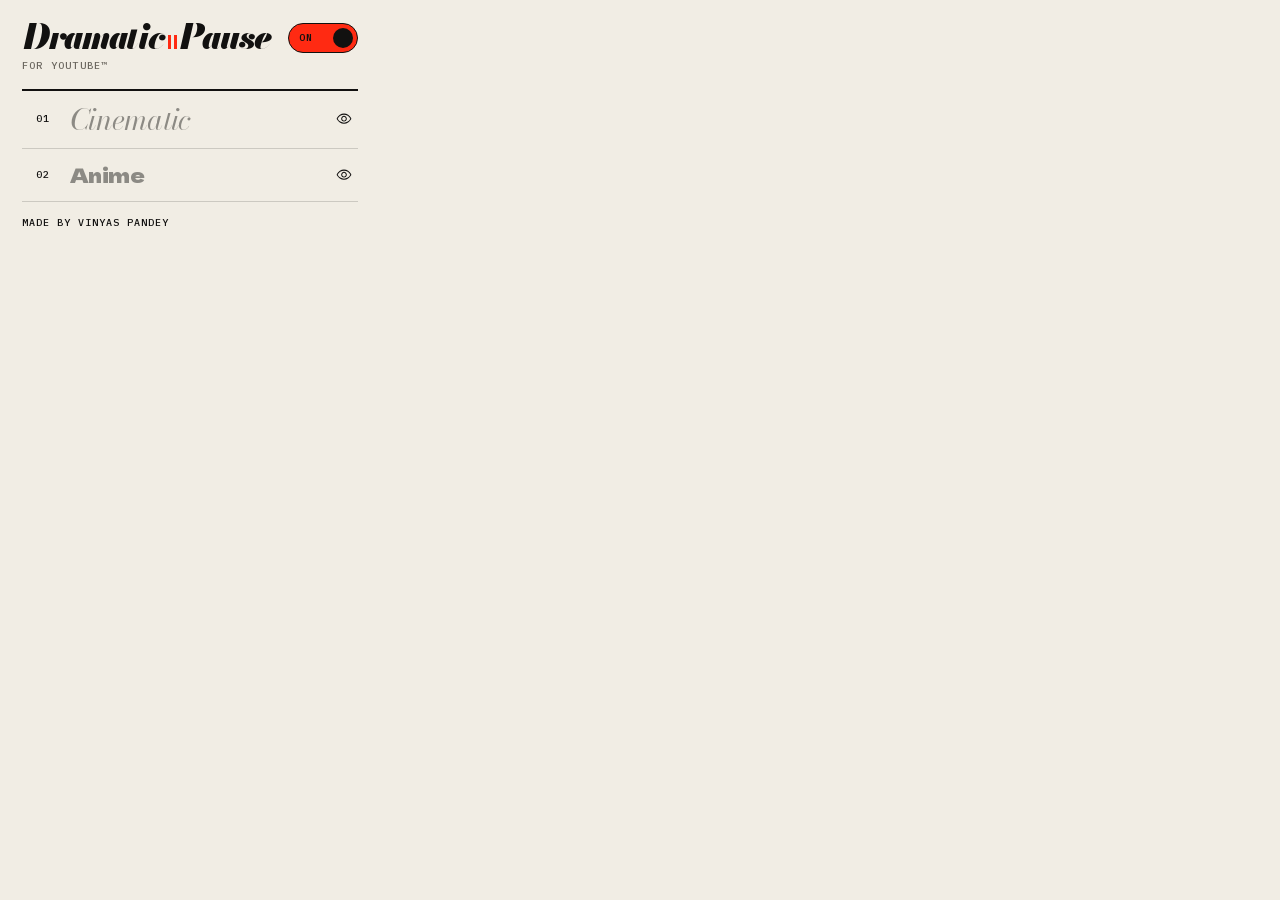
==== commit d9eba27b: "Remove the "Pick a pause" label from the popup Co-Authored-By: Claude Opus 5.5 <noreply@anthropic.co" ====
--- a/popup.html
+++ b/popup.html
@@ -18,9 +18,8 @@
   </header>
 
   <div class="rule rule-ink" data-paint="box"></div>
-  <p class="label" id="styles-label" data-paint="text">Pick a pause</p>
 
-  <div class="styles" id="presets" role="radiogroup" aria-labelledby="styles-label">
+  <div class="styles" id="presets" role="radiogroup" aria-label="Pause style">
     <div class="row">
       <button type="button" role="radio" class="select" data-preset="cinematic" aria-checked="false">
         <span class="num"><span class="mark" aria-hidden="true"><i data-paint="box"></i><i data-paint="box"></i></span><span data-paint="text">01</span></span>
@@ -43,6 +42,15 @@
     <div class="rule" data-paint="box"></div>
   </div>
 
+  <section class="update" id="update" hidden>
+    <p class="update-title"><span class="mark" aria-hidden="true"><i data-paint="box"></i><i data-paint="box"></i></span><span data-paint="text">Update available</span><span class="update-ver" id="update-ver" data-paint="text"></span></p>
+    <ol class="update-steps">
+      <li data-paint="text"><a href="https://github.com/hados1109/dramaticPause/archive/refs/heads/main.zip" target="_blank" rel="noopener" class="update-btn" data-paint="box"><span data-paint="text">Download</span></a> and unzip it.</li>
+      <li data-paint="text">Replace your old Dramatic Pause folder with the new one.</li>
+      <li data-paint="text"><button type="button" class="update-btn" id="update-reload" data-paint="box"><span data-paint="text">Reload</span></button> to finish.</li>
+    </ol>
+  </section>
+
   <footer class="footer">
     <a href="https://vinyas.me/" target="_blank" rel="noopener" data-paint="text">Made by Vinyas Pandey</a>
     <p id="version" data-paint="text"></p>
--- a/popup.css
+++ b/popup.css
@@ -36,7 +36,6 @@
 
 .rule{height:1px;background:var(--rule);flex:none}
 .rule-ink{height:1.5px;margin-top:18px;background:var(--ink)}
-.label{margin:14px 0 2px;font:500 10px/1 var(--mono);letter-spacing:.12em;text-transform:uppercase;color:var(--mute)}
 
 .styles{display:flex;flex-direction:column;transition:opacity .2s}
 .styles[aria-disabled="true"]{opacity:.45;pointer-events:none}
@@ -57,6 +56,16 @@
 .preview:hover{background:rgba(18,17,16,.07)}
 .select:focus-visible,.preview:focus-visible{outline:2px solid var(--red);outline-offset:2px}
 
+.update{margin-top:16px;padding:14px 14px 12px;border:1.5px solid var(--ink);font:500 10.5px/1.5 var(--mono);color:var(--ink)}
+.update[hidden]{display:none}
+.update-title{display:flex;align-items:center;gap:8px;font:600 10px/1 var(--mono);letter-spacing:.12em;text-transform:uppercase}
+.update-title .mark{visibility:visible}
+.update-ver{margin-left:auto;color:var(--mute)}
+.update-steps{margin:10px 0 0;padding:0 0 0 16px;display:flex;flex-direction:column;gap:6px}
+.update-btn{display:inline-block;padding:3px 8px;border:0;border-radius:10px;background:var(--red);color:var(--ink);font:600 9.5px/1.3 var(--mono);letter-spacing:.1em;text-transform:uppercase;text-decoration:none;cursor:pointer}
+.update-btn:hover{background:var(--ink);color:var(--paper)}
+.update-btn:focus-visible{outline:2px solid var(--red);outline-offset:2px}
+
 .footer{display:flex;align-items:center;justify-content:space-between;margin-top:16px;font:500 10px/1 var(--mono);letter-spacing:.1em;text-transform:uppercase;color:var(--mute);white-space:nowrap}
 .footer a{color:var(--ink);text-decoration:none;cursor:pointer}
 .footer a:hover{text-decoration:underline;text-underline-offset:3px}
